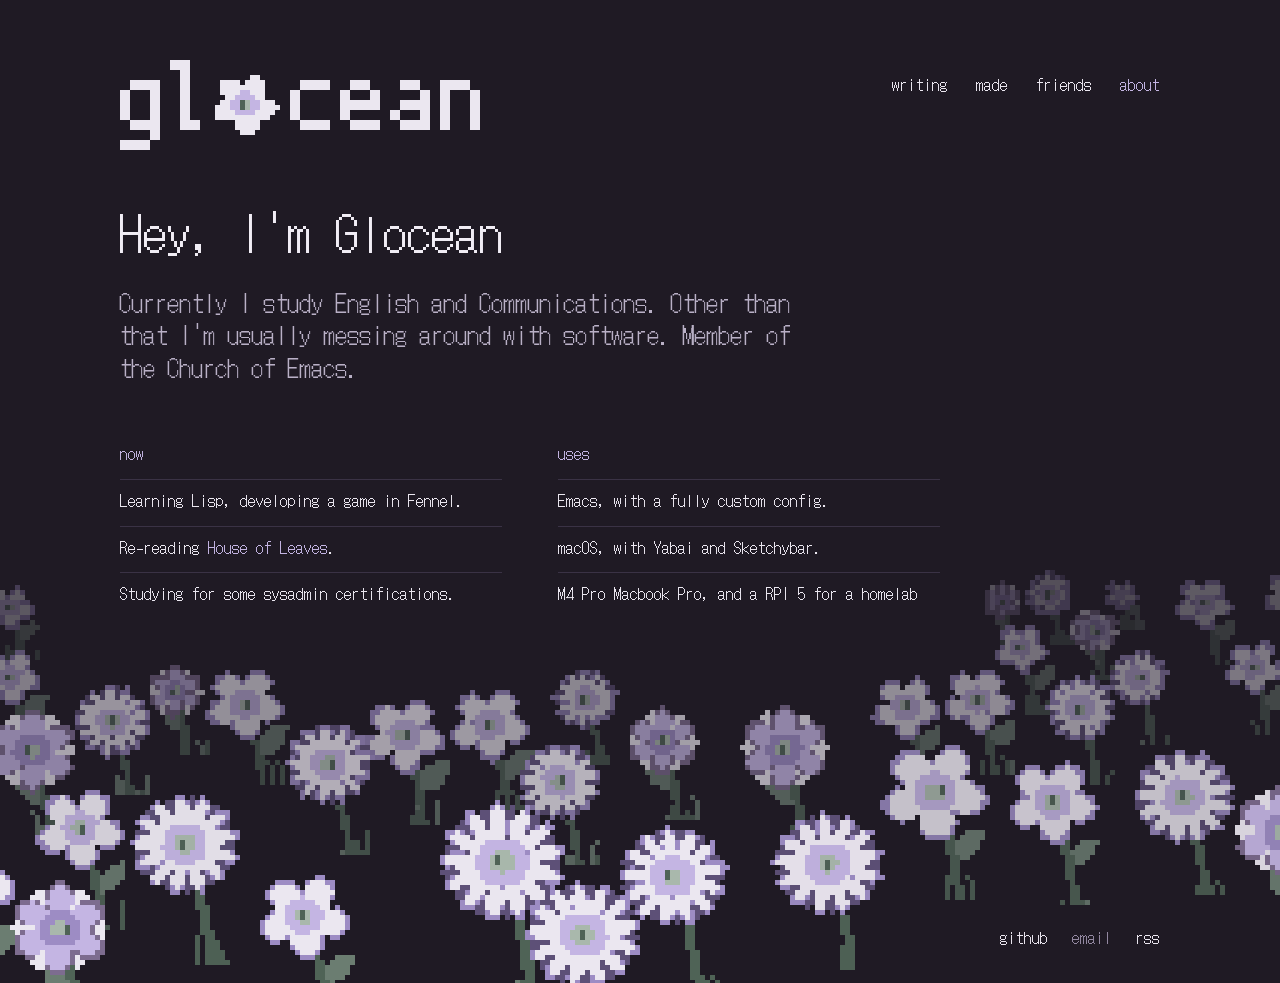
==== about/index.html @ 615c292e "capitalize Glocean in titles" ====
<!DOCTYPE html>
<html lang="en">
<head>
  <meta charset="UTF-8">
  <meta name="viewport" content="width=device-width, initial-scale=1.0">
  <title>Glocean - about</title>
  <script>document.documentElement.className+=' js';</script>
  <style>html{color-scheme:dark;background:#1f1a24}</style>
  <meta name="theme-color" content="#c4b5e3">
  <meta property="og:title" content="Glocean - about">
  <meta property="og:image" content="https://glocean.dev/assets/og.png">
  <meta name="twitter:card" content="summary_large_image">
  <link rel="icon" type="image/png" sizes="32x32" href="/assets/favicon-32.png">
  <link rel="icon" type="image/png" sizes="16x16" href="/assets/favicon-16.png">
  <link rel="apple-touch-icon" href="/assets/favicon-180.png">
  <link rel="preload" href="/fonts/glocean-dot.woff2" as="font" type="font/woff2" crossorigin>
  <link rel="stylesheet" href="/css/style.css">
</head>
<body data-page="about">
  <div class="root">
    <canvas class="meadow" aria-hidden="true"></canvas>

    <div class="wrap">
      <header class="top">
        <div class="wordmark">
          <a href="/" aria-label="glocean, home"><canvas width="72" height="18"></canvas></a>
          <button type="button" aria-label="pick a petal"></button>
        </div>
        <nav class="nav">
          <a href="/writing/">writing</a>
          <a href="/made/">made</a>
          <a href="/friends/">friends</a>
          <a class="active" href="/about/">about</a>
        </nav>
      </header>

      <div class="fade">
        <main>
          <div class="page">
            <h1>Hey, I'm Glocean</h1>
            <p class="lede about-lede">Currently I study English and Communications. Other than that I'm usually messing around with software. Member of the Church of Emacs.</p>
            <div class="cols">
              <div class="col">
                <span class="col-label">now</span>
                <span class="col-item">Learning Lisp, developing a game in Fennel.</span>
                <span class="col-item">Re-reading <span class="accent">House of Leaves</span>.</span>
                <span class="col-item">Studying for some sysadmin certifications.</span>
              </div>
              <div class="col">
                <span class="col-label">uses</span>
                <span class="col-item">Emacs, with a fully custom config.</span>
                <span class="col-item">macOS, with Yabai and Sketchybar.</span>
                <span class="col-item">M4 Pro Macbook Pro, and a RPI 5 for a homelab</span>
              </div>
            </div>
          </div>
        </main>
        <div class="floor" aria-hidden="true"></div>
      </div>

      <footer class="foot">
        <a href="https://github.com/gloceandotdev" target="_blank" rel="noopener">github</a>
        <span class="muted">email</span>
        <a href="/feed.xml">rss</a>
      </footer>
    </div>

    <canvas class="fall" aria-hidden="true"></canvas>
  </div>

  <script src="/js/meadow.js"></script>
  <script src="/js/site.js"></script>
</body>
</html>
---- css/style.css ----
@font-face {
  font-family: 'glocean dot';
  src: url('/fonts/glocean-dot.woff2') format('woff2');
  font-display: swap;
}

*, *::before, *::after { box-sizing: border-box; }

html, body { margin: 0; background: #1f1a24; color-scheme: dark; }

body {
  color: #ebe7f0;
  font-family: 'glocean dot', monospace;
  font-size: 16px;
  font-weight: 400;
  -webkit-font-smoothing: antialiased;
}

h1, h2, h3, h4, p, ul { margin: 0; font-weight: inherit; }

a { color: inherit; text-decoration: none; }
a:hover { color: #c4b5e3; }

button { font: inherit; }

::selection { background: #c4b5e3; color: #1f1a24; }

.root {
  position: relative;
  overflow: hidden;
  min-height: 100vh;
  display: flex;
  flex-direction: column;
}

.meadow, .fall {
  position: absolute;
  left: 0;
  top: 0;
  display: block;
  image-rendering: pixelated;
  pointer-events: none;
}

.wrap {
  position: relative;
  flex: 1;
  width: 100%;
  max-width: 1160px;
  margin: 0 auto;
  padding: clamp(28px, 5vw, 60px) clamp(20px, 5vw, 60px) 32px;
  display: flex;
  flex-direction: column;
}

.top {
  display: flex;
  flex-wrap: wrap;
  justify-content: space-between;
  align-items: flex-start;
  gap: 16px 32px;
}

.wordmark { position: relative; width: 360px; height: 90px; flex: none; }
.wordmark a { display: block; }
.wordmark canvas { display: block; width: 100%; height: 100%; image-rendering: pixelated; }
.wordmark button {
  all: unset;
  position: absolute;
  left: 23.6111%;
  top: 0;
  width: 22.2222%;
  height: 88.8889%;
  cursor: pointer;
}

.nav { display: flex; flex-wrap: wrap; gap: 12px 28px; padding-top: 14px; }
.nav a.active { color: #c4b5e3; }

.fade { flex: 1; display: flex; flex-direction: column; }

main { flex: 1; display: flex; flex-direction: column; padding-bottom: 48px; }

.floor { height: 240px; flex: none; }

.foot {
  padding-top: 20px;
  display: flex;
  flex-wrap: wrap;
  justify-content: flex-end;
  align-items: center;
  gap: 12px 24px;
}

.muted { color: #958aa3; }
.accent { color: #c4b5e3; }
.sage { color: #a9b8ac; }

.home { display: flex; flex-direction: column; padding-top: clamp(40px, 10vh, 140px); }
.home h1 {
  max-width: 640px;
  align-self: flex-start;
  font-size: 48px;
  line-height: 1.04;
  color: #f1edf5;
  text-wrap: balance;
}
.latest { margin-top: 32px; align-self: flex-start; display: flex; flex-wrap: wrap; gap: 6px 12px; }

.page { display: flex; flex-direction: column; padding-top: 64px; max-width: 820px; }
.page h1 { font-size: 48px; line-height: 1; color: #f1edf5; }
.lede {
  margin-top: 18px;
  max-width: 620px;
  font-size: 24px;
  line-height: 1.3;
  color: #b9b0c6;
  text-wrap: pretty;
}
.endlink { margin-top: 28px; align-self: flex-start; color: #c4b5e3; }

.btn {
  all: unset;
  cursor: pointer;
  box-sizing: border-box;
  display: inline-flex;
  align-items: center;
  height: 28px;
  padding: 0 10px;
  line-height: 1;
  border: 1px solid #3a3245;
}
.btn:hover { color: #c4b5e3; }

.filter {
  margin-top: 44px;
  display: flex;
  flex-wrap: wrap;
  align-items: center;
  gap: 8px;
  padding-bottom: 16px;
  border-bottom: 1px solid #3a3245;
}
.filter button { all: unset; cursor: pointer; box-sizing: border-box; display: inline-flex; align-items: center; height: 28px; padding: 0 10px; line-height: 1; border: 1px solid #3a3245; }
.filter button:hover { color: #c4b5e3; }
.filter button.active { background: #c4b5e3; color: #1f1a24; }
.filter .count { margin-left: auto; line-height: 1; color: #958aa3; }

.post-row { display: flex; flex-direction: column; gap: 8px; padding: 24px 0; border-bottom: 1px solid #3a3245; }
.post-row[hidden] { display: none; }
.meta { display: flex; flex-wrap: wrap; gap: 4px 14px; color: #958aa3; }
.meta .tags, .meta a { color: #a9b8ac; }
.meta a:hover { color: #c4b5e3; }
.row-title { font-size: 32px; line-height: 1.1; }
.row-desc { font-size: 16px; line-height: 1.4; color: #b9b0c6; text-wrap: pretty; }
.empty { margin-top: 24px; color: #b9b0c6; }
.empty[hidden] { display: none; }

.post { display: flex; flex-direction: column; padding-top: 56px; max-width: 700px; }
.post h1 { margin: 0 0 18px; font-size: 48px; line-height: 0.95; color: #f1edf5; }
.post > .meta { padding-bottom: 28px; border-bottom: 1px solid #3a3245; }

.prose { padding-top: 36px; }
.prose h2 { margin: 56px 0 18px; font-size: 32px; line-height: 1.1; color: #f1edf5; }
.prose > h2:first-child { margin-top: 0; }
.prose h3 { margin: 32px 0 10px; font-size: 24px; line-height: 1.2; color: #c4b5e3; }
.prose p { margin: 0 0 22px; font-size: 16px; line-height: 1.9; color: #e3dde9; text-wrap: pretty; }
.prose i, .prose em, .prose b, .prose strong { font-style: normal; font-weight: inherit; color: #c4b5e3; }
.prose a { color: #c4b5e3; }
.prose code { font-family: inherit; font-size: 16px; color: #c4b5e3; background: #2a2431; padding: 1px 6px; }
.prose pre { margin: 0 0 22px; padding: 16px 20px; background: #17131b; overflow-x: auto; }
.prose pre code { background: none; padding: 0; color: #e3dde9; line-height: 1.5; }
.prose ul, .prose ol { margin: 0 0 22px; padding-left: 24px; line-height: 1.9; color: #e3dde9; }

.post-end {
  margin-top: 28px;
  padding-top: 20px;
  border-top: 1px solid #3a3245;
  display: flex;
  flex-wrap: wrap;
  justify-content: space-between;
  gap: 12px 24px;
  color: #958aa3;
}
.post-end .filed { display: flex; gap: 10px; }
.post-end .filed a { color: #a9b8ac; }
.post-end .filed a:hover { color: #c4b5e3; }

.proj-list { margin-top: 44px; display: flex; flex-direction: column; }
.proj { display: flex; flex-direction: column; gap: 6px; padding: 22px 0; border-top: 1px solid #3a3245; }
.proj:last-child { border-bottom: 1px solid #3a3245; }
.proj-head { display: flex; flex-wrap: wrap; justify-content: space-between; align-items: baseline; gap: 4px 16px; }
.proj-head .lang { color: #958aa3; }

.badge-own { margin-top: 44px; display: flex; flex-wrap: wrap; align-items: center; gap: 20px 28px; }
.badge-own img, .badges img { display: block; width: 176px; height: 62px; image-rendering: pixelated; }
.badge-info { display: flex; flex-direction: column; gap: 12px; min-width: 0; flex: 1; }
.badge-info code { font-family: inherit; font-size: 14px; line-height: 1.5; color: #b9b0c6; word-break: break-all; }
.badge-actions { display: flex; flex-wrap: wrap; align-items: center; gap: 8px 18px; }
.badge-actions { gap: 8px; }
.badge-actions .btn { color: #c4b5e3; }
.badges { margin-top: 56px; padding-top: 24px; border-top: 1px solid #3a3245; display: flex; flex-wrap: wrap; gap: 16px; }
.badges a { display: block; }

.about-lede { margin-top: 28px; max-width: 680px; line-height: 1.35; }
.cols {
  margin-top: 56px;
  display: grid;
  grid-template-columns: repeat(auto-fit, minmax(min(100%, 300px), 1fr));
  gap: 48px 56px;
}
.col { display: flex; flex-direction: column; }
.col-label { color: #c4b5e3; padding-bottom: 12px; }
.col-item { padding: 12px 0; border-top: 1px solid #3a3245; line-height: 1.35; }

html.js .fade, html.js .meadow, html.js .fall { opacity: 0; }

@media (prefers-reduced-motion: reduce) {
  html.js .fade, html.js .meadow, html.js .fall { opacity: 1; }
}

@media (max-width: 420px) {
  .wordmark { width: 288px; height: 72px; }
}
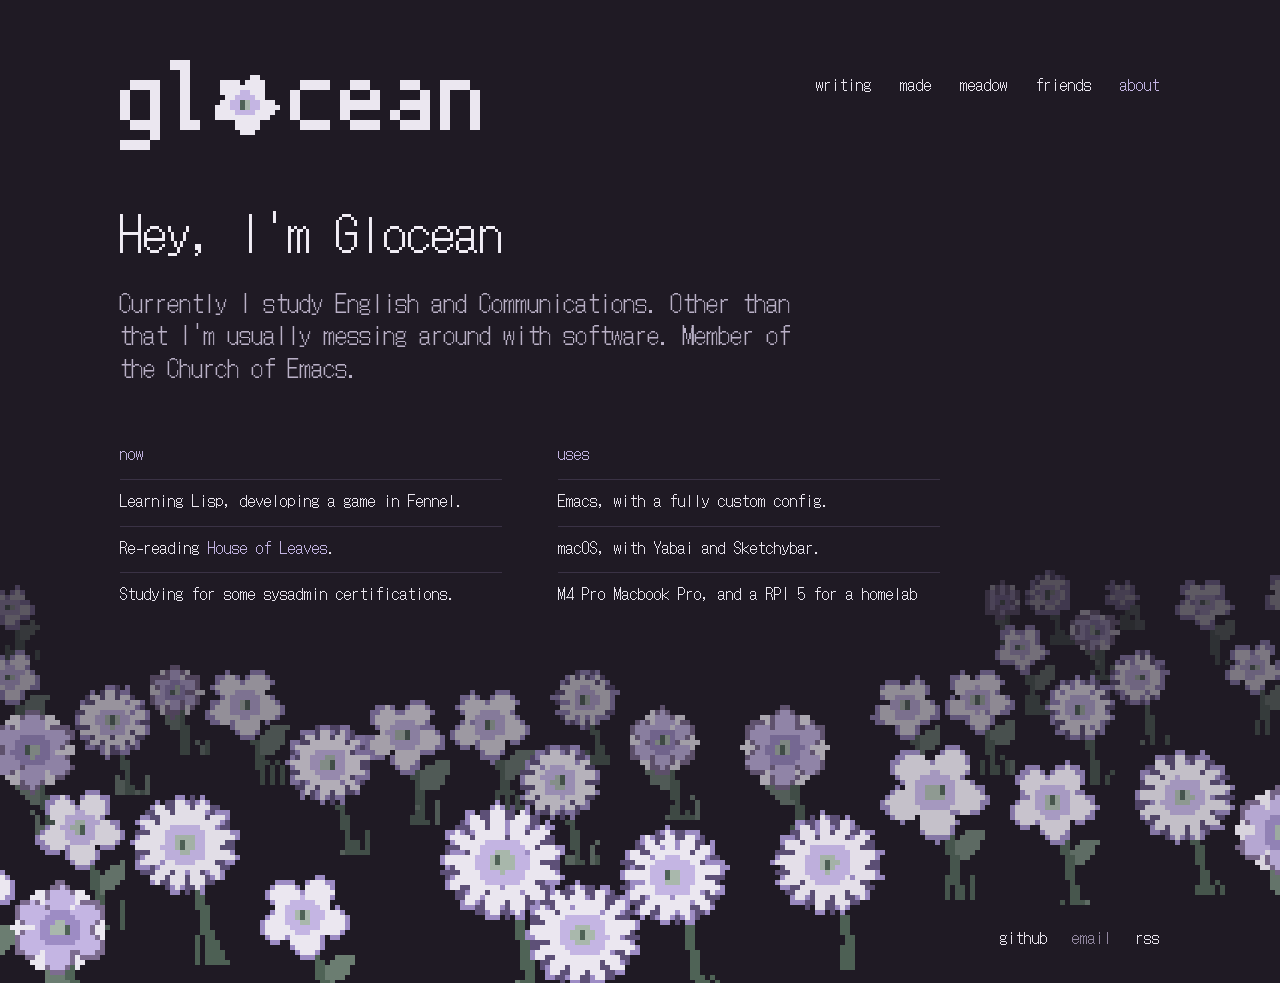
==== commit 4df4cdd0: "add meadow palette page" ====
--- a/about/index.html
+++ b/about/index.html
@@ -29,6 +29,7 @@
         <nav class="nav">
           <a href="/writing/">writing</a>
           <a href="/made/">made</a>
+          <a href="/meadow/">meadow</a>
           <a href="/friends/">friends</a>
           <a class="active" href="/about/">about</a>
         </nav>
--- a/css/style.css
+++ b/css/style.css
@@ -213,6 +213,30 @@
 .col-label { color: #c4b5e3; padding-bottom: 12px; }
 .col-item { padding: 12px 0; border-top: 1px solid #3a3245; line-height: 1.35; }
 
+.pal-actions { margin-top: 28px; display: flex; flex-wrap: wrap; align-items: center; gap: 8px 18px; }
+.pal-actions .btn { color: #c4b5e3; }
+.pal-label {
+  margin-top: 56px;
+  padding-bottom: 12px;
+  border-bottom: 1px solid #3a3245;
+  display: flex;
+  justify-content: space-between;
+  gap: 16px;
+  color: #c4b5e3;
+}
+.pal-label span + span { color: #958aa3; }
+.swatches { margin-top: 20px; display: grid; grid-template-columns: repeat(auto-fill, minmax(88px, 1fr)); gap: 20px 16px; }
+.swatch, .shade { all: unset; cursor: pointer; display: flex; flex-direction: column; gap: 4px; }
+.swatch .chip, .shade .chip { display: block; height: 64px; border: 1px solid #3a3245; margin-bottom: 4px; }
+.swatch.term .chip { height: 28px; }
+.flower { display: flex; flex-direction: column; gap: 8px; }
+@media (min-width: 640px) { .swatches.flowers { grid-template-columns: repeat(6, 1fr); } }
+.flower .chip { height: 40px; }
+.hex { color: #958aa3; }
+.swatch:hover .hex, .shade:hover .hex { color: #c4b5e3; }
+.swatch:focus-visible, .shade:focus-visible { outline: 1px solid #c4b5e3; outline-offset: 4px; }
+.page > .empty { margin-top: 20px; }
+
 html.js .fade, html.js .meadow, html.js .fall { opacity: 0; }
 
 @media (prefers-reduced-motion: reduce) {
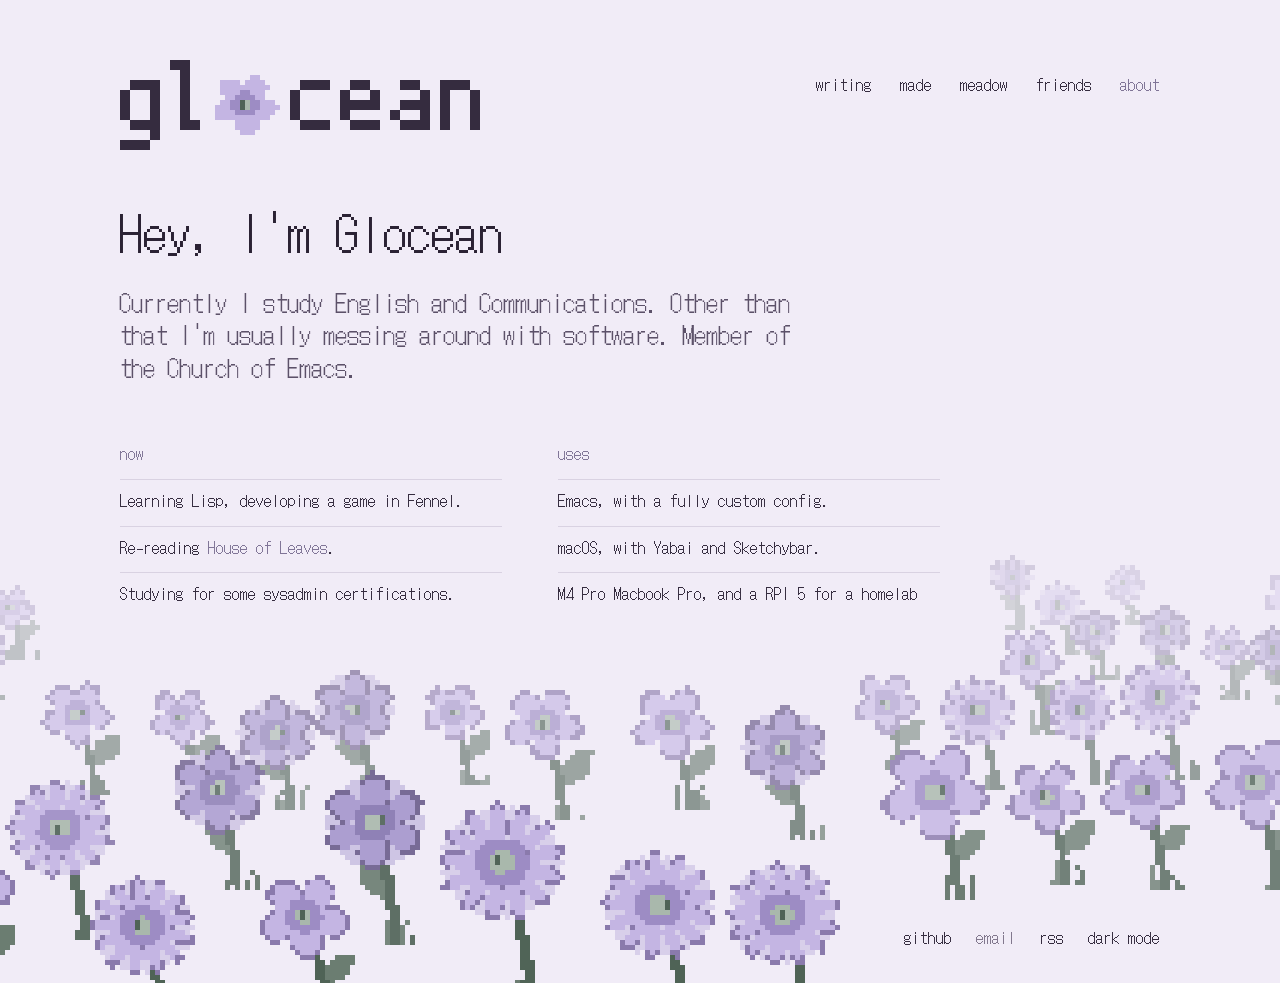
==== commit a1332452: "add light mode and meadow light" ====
--- a/about/index.html
+++ b/about/index.html
@@ -4,8 +4,8 @@
   <meta charset="UTF-8">
   <meta name="viewport" content="width=device-width, initial-scale=1.0">
   <title>Glocean - about</title>
-  <script>document.documentElement.className+=' js';</script>
-  <style>html{color-scheme:dark;background:#1f1a24}</style>
+  <script>(function(){var e=document.documentElement;e.className+=' js';try{var t=localStorage.getItem('theme');if(t==='light'||t==='dark')e.setAttribute('data-theme',t);}catch(n){}})();</script>
+  <style>html{color-scheme:dark;background:#1f1a24}@media(prefers-color-scheme:light){html:not([data-theme=dark]){color-scheme:light;background:#f1ecf7}}html[data-theme=light]{color-scheme:light;background:#f1ecf7}</style>
   <meta name="theme-color" content="#c4b5e3">
   <meta property="og:title" content="Glocean - about">
   <meta property="og:image" content="https://glocean.dev/assets/og.png">
@@ -63,6 +63,7 @@
         <a href="https://github.com/gloceandotdev" target="_blank" rel="noopener">github</a>
         <span class="muted">email</span>
         <a href="/feed.xml">rss</a>
+        <button type="button" class="theme" hidden>light mode</button>
       </footer>
     </div>
 
--- a/css/style.css
+++ b/css/style.css
@@ -4,12 +4,59 @@
   font-display: swap;
 }
 
+:root {
+  color-scheme: dark;
+  --base: #1f1a24;
+  --text: #ebe7f0;
+  --head: #f1edf5;
+  --body: #e3dde9;
+  --subtle: #b9b0c6;
+  --muted: #958aa3;
+  --accent: #c4b5e3;
+  --sage: #a9b8ac;
+  --line: #3a3245;
+  --code: #2a2431;
+  --pre: #17131b;
+}
+
+@media (prefers-color-scheme: light) {
+  :root:not([data-theme="dark"]) {
+    color-scheme: light;
+    --base: #f1ecf7;
+    --text: #352c3f;
+    --head: #2b2234;
+    --body: #3f3649;
+    --subtle: #5c5169;
+    --muted: #81778d;
+    --accent: #807597;
+    --sage: #6e8272;
+    --line: #d9d2e2;
+    --code: #e6e0ed;
+    --pre: #e6e0ed;
+  }
+}
+
+:root[data-theme="light"] {
+  color-scheme: light;
+  --base: #f1ecf7;
+  --text: #352c3f;
+  --head: #2b2234;
+  --body: #3f3649;
+  --subtle: #5c5169;
+  --muted: #81778d;
+  --accent: #807597;
+  --sage: #6e8272;
+  --line: #d9d2e2;
+  --code: #e6e0ed;
+  --pre: #e6e0ed;
+}
+
 *, *::before, *::after { box-sizing: border-box; }
 
-html, body { margin: 0; background: #1f1a24; color-scheme: dark; }
+html, body { margin: 0; background: var(--base); }
 
 body {
-  color: #ebe7f0;
+  color: var(--text);
   font-family: 'glocean dot', monospace;
   font-size: 16px;
   font-weight: 400;
@@ -19,11 +66,11 @@
 h1, h2, h3, h4, p, ul { margin: 0; font-weight: inherit; }
 
 a { color: inherit; text-decoration: none; }
-a:hover { color: #c4b5e3; }
+a:hover { color: var(--accent); }
 
 button { font: inherit; }
 
-::selection { background: #c4b5e3; color: #1f1a24; }
+::selection { background: var(--accent); color: var(--base); }
 
 .root {
   position: relative;
@@ -75,13 +122,18 @@
 }
 
 .nav { display: flex; flex-wrap: wrap; gap: 12px 28px; padding-top: 14px; }
-.nav a.active { color: #c4b5e3; }
+.nav a.active { color: var(--accent); }
 
 .fade { flex: 1; display: flex; flex-direction: column; }
 
 main { flex: 1; display: flex; flex-direction: column; padding-bottom: 48px; }
 
 .floor { height: 240px; flex: none; }
+
+button.theme { all: unset; cursor: pointer; }
+button.theme[hidden] { display: none; }
+button.theme:hover { color: var(--accent); }
+button.theme:focus-visible { outline: 1px solid var(--accent); outline-offset: 4px; }
 
 .foot {
   padding-top: 20px;
@@ -92,9 +144,9 @@
   gap: 12px 24px;
 }
 
-.muted { color: #958aa3; }
-.accent { color: #c4b5e3; }
-.sage { color: #a9b8ac; }
+.muted { color: var(--muted); }
+.accent { color: var(--accent); }
+.sage { color: var(--sage); }
 
 .home { display: flex; flex-direction: column; padding-top: clamp(40px, 10vh, 140px); }
 .home h1 {
@@ -102,22 +154,22 @@
   align-self: flex-start;
   font-size: 48px;
   line-height: 1.04;
-  color: #f1edf5;
+  color: var(--head);
   text-wrap: balance;
 }
 .latest { margin-top: 32px; align-self: flex-start; display: flex; flex-wrap: wrap; gap: 6px 12px; }
 
 .page { display: flex; flex-direction: column; padding-top: 64px; max-width: 820px; }
-.page h1 { font-size: 48px; line-height: 1; color: #f1edf5; }
+.page h1 { font-size: 48px; line-height: 1; color: var(--head); }
 .lede {
   margin-top: 18px;
   max-width: 620px;
   font-size: 24px;
   line-height: 1.3;
-  color: #b9b0c6;
+  color: var(--subtle);
   text-wrap: pretty;
 }
-.endlink { margin-top: 28px; align-self: flex-start; color: #c4b5e3; }
+.endlink { margin-top: 28px; align-self: flex-start; color: var(--accent); }
 
 .btn {
   all: unset;
@@ -128,9 +180,9 @@
   height: 28px;
   padding: 0 10px;
   line-height: 1;
-  border: 1px solid #3a3245;
-}
-.btn:hover { color: #c4b5e3; }
+  border: 1px solid var(--line);
+}
+.btn:hover { color: var(--accent); }
 
 .filter {
   margin-top: 44px;
@@ -139,67 +191,67 @@
   align-items: center;
   gap: 8px;
   padding-bottom: 16px;
-  border-bottom: 1px solid #3a3245;
-}
-.filter button { all: unset; cursor: pointer; box-sizing: border-box; display: inline-flex; align-items: center; height: 28px; padding: 0 10px; line-height: 1; border: 1px solid #3a3245; }
-.filter button:hover { color: #c4b5e3; }
-.filter button.active { background: #c4b5e3; color: #1f1a24; }
-.filter .count { margin-left: auto; line-height: 1; color: #958aa3; }
-
-.post-row { display: flex; flex-direction: column; gap: 8px; padding: 24px 0; border-bottom: 1px solid #3a3245; }
+  border-bottom: 1px solid var(--line);
+}
+.filter button { all: unset; cursor: pointer; box-sizing: border-box; display: inline-flex; align-items: center; height: 28px; padding: 0 10px; line-height: 1; border: 1px solid var(--line); }
+.filter button:hover { color: var(--accent); }
+.filter button.active { background: var(--accent); color: var(--base); }
+.filter .count { margin-left: auto; line-height: 1; color: var(--muted); }
+
+.post-row { display: flex; flex-direction: column; gap: 8px; padding: 24px 0; border-bottom: 1px solid var(--line); }
 .post-row[hidden] { display: none; }
-.meta { display: flex; flex-wrap: wrap; gap: 4px 14px; color: #958aa3; }
-.meta .tags, .meta a { color: #a9b8ac; }
-.meta a:hover { color: #c4b5e3; }
+.meta { display: flex; flex-wrap: wrap; gap: 4px 14px; color: var(--muted); }
+.meta .tags, .meta a { color: var(--sage); }
+.meta a:hover { color: var(--accent); }
 .row-title { font-size: 32px; line-height: 1.1; }
-.row-desc { font-size: 16px; line-height: 1.4; color: #b9b0c6; text-wrap: pretty; }
-.empty { margin-top: 24px; color: #b9b0c6; }
+.row-desc { font-size: 16px; line-height: 1.4; color: var(--subtle); text-wrap: pretty; }
+.empty { margin-top: 24px; color: var(--subtle); }
 .empty[hidden] { display: none; }
 
 .post { display: flex; flex-direction: column; padding-top: 56px; max-width: 700px; }
-.post h1 { margin: 0 0 18px; font-size: 48px; line-height: 0.95; color: #f1edf5; }
-.post > .meta { padding-bottom: 28px; border-bottom: 1px solid #3a3245; }
+.post h1 { margin: 0 0 18px; font-size: 48px; line-height: 0.95; color: var(--head); }
+.post > .meta { padding-bottom: 28px; border-bottom: 1px solid var(--line); }
 
 .prose { padding-top: 36px; }
-.prose h2 { margin: 56px 0 18px; font-size: 32px; line-height: 1.1; color: #f1edf5; }
+.prose h2 { margin: 56px 0 18px; font-size: 32px; line-height: 1.1; color: var(--head); }
 .prose > h2:first-child { margin-top: 0; }
-.prose h3 { margin: 32px 0 10px; font-size: 24px; line-height: 1.2; color: #c4b5e3; }
-.prose p { margin: 0 0 22px; font-size: 16px; line-height: 1.9; color: #e3dde9; text-wrap: pretty; }
-.prose i, .prose em, .prose b, .prose strong { font-style: normal; font-weight: inherit; color: #c4b5e3; }
-.prose a { color: #c4b5e3; }
-.prose code { font-family: inherit; font-size: 16px; color: #c4b5e3; background: #2a2431; padding: 1px 6px; }
-.prose pre { margin: 0 0 22px; padding: 16px 20px; background: #17131b; overflow-x: auto; }
-.prose pre code { background: none; padding: 0; color: #e3dde9; line-height: 1.5; }
-.prose ul, .prose ol { margin: 0 0 22px; padding-left: 24px; line-height: 1.9; color: #e3dde9; }
+.prose h3 { margin: 32px 0 10px; font-size: 24px; line-height: 1.2; color: var(--accent); }
+.prose p { margin: 0 0 22px; font-size: 16px; line-height: 1.9; color: var(--body); text-wrap: pretty; }
+.prose i, .prose em, .prose b, .prose strong { font-style: normal; font-weight: inherit; color: var(--accent); }
+.prose a { color: var(--accent); }
+.prose code { font-family: inherit; font-size: 16px; color: var(--accent); background: var(--code); padding: 1px 6px; }
+.prose pre { margin: 0 0 22px; padding: 16px 20px; background: var(--pre); overflow-x: auto; }
+.prose pre code { background: none; padding: 0; color: var(--body); line-height: 1.5; }
+.prose ul, .prose ol { margin: 0 0 22px; padding-left: 24px; line-height: 1.9; color: var(--body); }
 
 .post-end {
   margin-top: 28px;
   padding-top: 20px;
-  border-top: 1px solid #3a3245;
+  border-top: 1px solid var(--line);
   display: flex;
   flex-wrap: wrap;
   justify-content: space-between;
   gap: 12px 24px;
-  color: #958aa3;
+  color: var(--muted);
 }
 .post-end .filed { display: flex; gap: 10px; }
-.post-end .filed a { color: #a9b8ac; }
-.post-end .filed a:hover { color: #c4b5e3; }
+.post-end .filed a { color: var(--sage); }
+.post-end .filed a:hover { color: var(--accent); }
 
 .proj-list { margin-top: 44px; display: flex; flex-direction: column; }
-.proj { display: flex; flex-direction: column; gap: 6px; padding: 22px 0; border-top: 1px solid #3a3245; }
-.proj:last-child { border-bottom: 1px solid #3a3245; }
+.proj { display: flex; flex-direction: column; gap: 6px; padding: 22px 0; border-top: 1px solid var(--line); }
+.proj:last-child { border-bottom: 1px solid var(--line); }
 .proj-head { display: flex; flex-wrap: wrap; justify-content: space-between; align-items: baseline; gap: 4px 16px; }
-.proj-head .lang { color: #958aa3; }
+.proj-head .lang { color: var(--muted); }
 
 .badge-own { margin-top: 44px; display: flex; flex-wrap: wrap; align-items: center; gap: 20px 28px; }
 .badge-own img, .badges img { display: block; width: 176px; height: 62px; image-rendering: pixelated; }
 .badge-info { display: flex; flex-direction: column; gap: 12px; min-width: 0; flex: 1; }
-.badge-info code { font-family: inherit; font-size: 14px; line-height: 1.5; color: #b9b0c6; word-break: break-all; }
+.badge-info code { font-family: inherit; font-size: 14px; line-height: 1.5; color: var(--subtle); word-break: break-all; }
 .badge-actions { display: flex; flex-wrap: wrap; align-items: center; gap: 8px 18px; }
 .badge-actions { gap: 8px; }
-.badge-actions .btn { color: #c4b5e3; }
-.badges { margin-top: 56px; padding-top: 24px; border-top: 1px solid #3a3245; display: flex; flex-wrap: wrap; gap: 16px; }
+.badge-actions .btn { color: var(--accent); }
+.badges { margin-top: 56px; padding-top: 24px; border-top: 1px solid var(--line); display: flex; flex-wrap: wrap; gap: 16px; }
 .badges a { display: block; }
 
 .about-lede { margin-top: 28px; max-width: 680px; line-height: 1.35; }
@@ -210,32 +262,40 @@
   gap: 48px 56px;
 }
 .col { display: flex; flex-direction: column; }
-.col-label { color: #c4b5e3; padding-bottom: 12px; }
-.col-item { padding: 12px 0; border-top: 1px solid #3a3245; line-height: 1.35; }
+.col-label { color: var(--accent); padding-bottom: 12px; }
+.col-item { padding: 12px 0; border-top: 1px solid var(--line); line-height: 1.35; }
 
 .pal-actions { margin-top: 28px; display: flex; flex-wrap: wrap; align-items: center; gap: 8px 18px; }
-.pal-actions .btn { color: #c4b5e3; }
+.pal-actions .btn { color: var(--accent); }
 .pal-label {
   margin-top: 56px;
   padding-bottom: 12px;
-  border-bottom: 1px solid #3a3245;
+  border-bottom: 1px solid var(--line);
   display: flex;
   justify-content: space-between;
   gap: 16px;
-  color: #c4b5e3;
-}
-.pal-label span + span { color: #958aa3; }
+  color: var(--accent);
+}
+.pal-label span + span { color: var(--muted); }
 .swatches { margin-top: 20px; display: grid; grid-template-columns: repeat(auto-fill, minmax(88px, 1fr)); gap: 20px 16px; }
 .swatch, .shade { all: unset; cursor: pointer; display: flex; flex-direction: column; gap: 4px; }
-.swatch .chip, .shade .chip { display: block; height: 64px; border: 1px solid #3a3245; margin-bottom: 4px; }
+.swatch .chip, .shade .chip { display: block; height: 64px; border: 1px solid var(--line); margin-bottom: 4px; }
 .swatch.term .chip { height: 28px; }
 .flower { display: flex; flex-direction: column; gap: 8px; }
 @media (min-width: 640px) { .swatches.flowers { grid-template-columns: repeat(6, 1fr); } }
 .flower .chip { height: 40px; }
-.hex { color: #958aa3; }
-.swatch:hover .hex, .shade:hover .hex { color: #c4b5e3; }
-.swatch:focus-visible, .shade:focus-visible { outline: 1px solid #c4b5e3; outline-offset: 4px; }
-.page > .empty { margin-top: 20px; }
+.hex { color: var(--muted); }
+.swatch:hover .hex, .shade:hover .hex { color: var(--accent); }
+.swatch:focus-visible, .shade:focus-visible { outline: 1px solid var(--accent); outline-offset: 4px; }
+.page .ports-empty { margin-top: 20px; }
+.v-dark { display: contents; }
+.v-light { display: none; }
+:root[data-theme="light"] .v-dark { display: none; }
+:root[data-theme="light"] .v-light { display: contents; }
+@media (prefers-color-scheme: light) {
+  :root:not([data-theme="dark"]) .v-dark { display: none; }
+  :root:not([data-theme="dark"]) .v-light { display: contents; }
+}
 
 html.js .fade, html.js .meadow, html.js .fall { opacity: 0; }
 
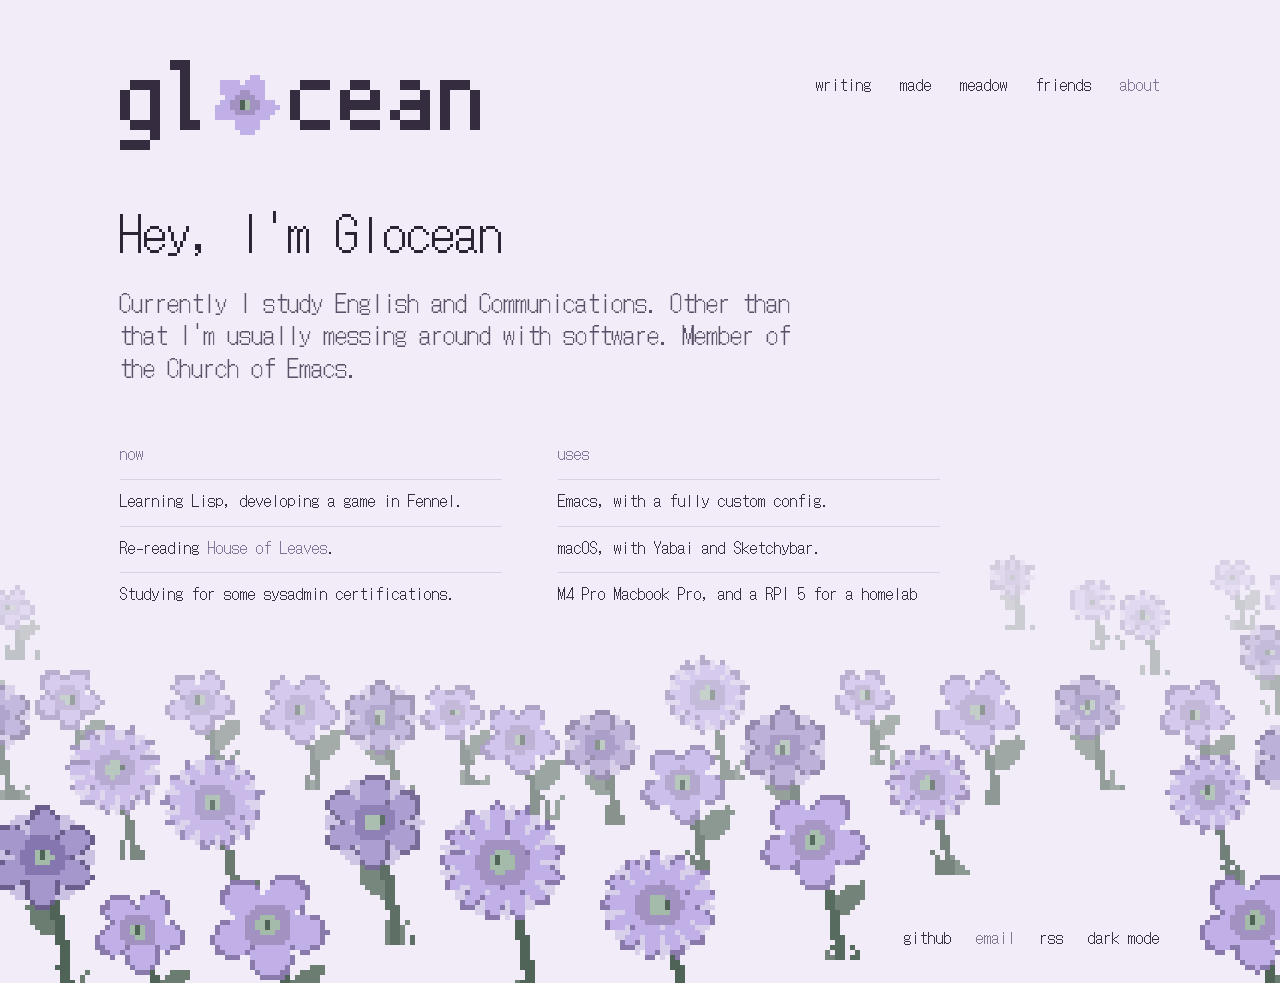
==== commit 3378c19a: "meadow: brighten palette, list ghostty port" ====
--- a/about/index.html
+++ b/about/index.html
@@ -6,7 +6,7 @@
   <title>Glocean - about</title>
   <script>(function(){var e=document.documentElement;e.className+=' js';try{var t=localStorage.getItem('theme');if(t==='light'||t==='dark')e.setAttribute('data-theme',t);}catch(n){}})();</script>
   <style>html{color-scheme:dark;background:#1f1a24}@media(prefers-color-scheme:light){html:not([data-theme=dark]){color-scheme:light;background:#f1ecf7}}html[data-theme=light]{color-scheme:light;background:#f1ecf7}</style>
-  <meta name="theme-color" content="#c4b5e3">
+  <meta name="theme-color" content="#c1b0e7">
   <meta property="og:title" content="Glocean - about">
   <meta property="og:image" content="https://glocean.dev/assets/og.png">
   <meta name="twitter:card" content="summary_large_image">
--- a/css/style.css
+++ b/css/style.css
@@ -12,8 +12,8 @@
   --body: #e3dde9;
   --subtle: #b9b0c6;
   --muted: #958aa3;
-  --accent: #c4b5e3;
-  --sage: #a9b8ac;
+  --accent: #c1b0e7;
+  --sage: #a4bba9;
   --line: #3a3245;
   --code: #2a2431;
   --pre: #17131b;
@@ -183,6 +183,7 @@
   border: 1px solid var(--line);
 }
 .btn:hover { color: var(--accent); }
+.btn[hidden] { display: none; }
 
 .filter {
   margin-top: 44px;
@@ -287,7 +288,9 @@
 .hex { color: var(--muted); }
 .swatch:hover .hex, .shade:hover .hex { color: var(--accent); }
 .swatch:focus-visible, .shade:focus-visible { outline: 1px solid var(--accent); outline-offset: 4px; }
-.page .ports-empty { margin-top: 20px; }
+.ports { margin-top: 20px; display: flex; flex-wrap: wrap; gap: 12px; }
+.ports a { box-sizing: border-box; display: inline-flex; align-items: center; height: 44px; padding: 0 22px; line-height: 1; border: 1px solid var(--line); }
+.ports a:focus-visible { outline: 1px solid var(--accent); outline-offset: 4px; }
 .v-dark { display: contents; }
 .v-light { display: none; }
 :root[data-theme="light"] .v-dark { display: none; }
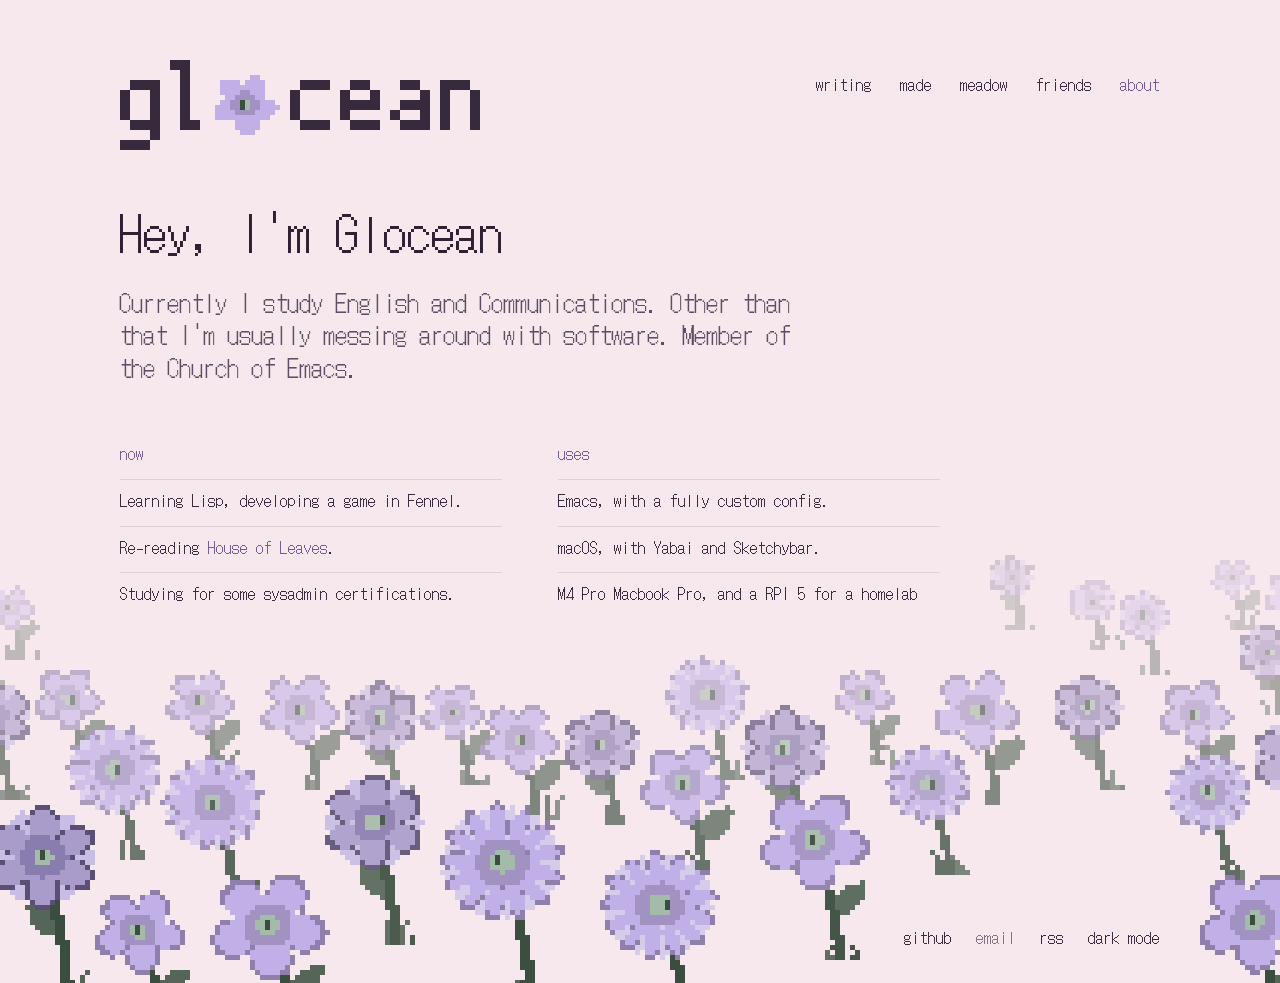
==== commit 96a8a7b5: "meadow: make light rosy" ====
--- a/about/index.html
+++ b/about/index.html
@@ -5,7 +5,7 @@
   <meta name="viewport" content="width=device-width, initial-scale=1.0">
   <title>Glocean - about</title>
   <script>(function(){var e=document.documentElement;e.className+=' js';try{var t=localStorage.getItem('theme');if(t==='light'||t==='dark')e.setAttribute('data-theme',t);}catch(n){}})();</script>
-  <style>html{color-scheme:dark;background:#1f1a24}@media(prefers-color-scheme:light){html:not([data-theme=dark]){color-scheme:light;background:#f1ecf7}}html[data-theme=light]{color-scheme:light;background:#f1ecf7}</style>
+  <style>html{color-scheme:dark;background:#1f1a24}@media(prefers-color-scheme:light){html:not([data-theme=dark]){color-scheme:light;background:#f7e8ee}}html[data-theme=light]{color-scheme:light;background:#f7e8ee}</style>
   <meta name="theme-color" content="#c1b0e7">
   <meta property="og:title" content="Glocean - about">
   <meta property="og:image" content="https://glocean.dev/assets/og.png">
--- a/css/style.css
+++ b/css/style.css
@@ -22,33 +22,33 @@
 @media (prefers-color-scheme: light) {
   :root:not([data-theme="dark"]) {
     color-scheme: light;
-    --base: #f1ecf7;
-    --text: #352c3f;
-    --head: #2b2234;
-    --body: #3f3649;
-    --subtle: #5c5169;
-    --muted: #81778d;
-    --accent: #807597;
-    --sage: #6e8272;
-    --line: #d9d2e2;
-    --code: #e6e0ed;
-    --pre: #e6e0ed;
+    --base: #f7e8ee;
+    --text: #382a3d;
+    --head: #2e2133;
+    --body: #423448;
+    --subtle: #5f4e63;
+    --muted: #857284;
+    --accent: #715c97;
+    --sage: #507357;
+    --line: #e1ced7;
+    --code: #efdee4;
+    --pre: #efdee4;
   }
 }
 
 :root[data-theme="light"] {
   color-scheme: light;
-  --base: #f1ecf7;
-  --text: #352c3f;
-  --head: #2b2234;
-  --body: #3f3649;
-  --subtle: #5c5169;
-  --muted: #81778d;
-  --accent: #807597;
-  --sage: #6e8272;
-  --line: #d9d2e2;
-  --code: #e6e0ed;
-  --pre: #e6e0ed;
+  --base: #f7e8ee;
+  --text: #382a3d;
+  --head: #2e2133;
+  --body: #423448;
+  --subtle: #5f4e63;
+  --muted: #857284;
+  --accent: #715c97;
+  --sage: #507357;
+  --line: #e1ced7;
+  --code: #efdee4;
+  --pre: #efdee4;
 }
 
 *, *::before, *::after { box-sizing: border-box; }
@@ -291,6 +291,9 @@
 .ports { margin-top: 20px; display: flex; flex-wrap: wrap; gap: 12px; }
 .ports a { box-sizing: border-box; display: inline-flex; align-items: center; height: 44px; padding: 0 22px; line-height: 1; border: 1px solid var(--line); }
 .ports a:focus-visible { outline: 1px solid var(--accent); outline-offset: 4px; }
+.ports-note { margin-top: 16px; }
+.ports-note a { color: var(--accent); }
+.ports-note a:hover { text-decoration: underline; }
 .v-dark { display: contents; }
 .v-light { display: none; }
 :root[data-theme="light"] .v-dark { display: none; }
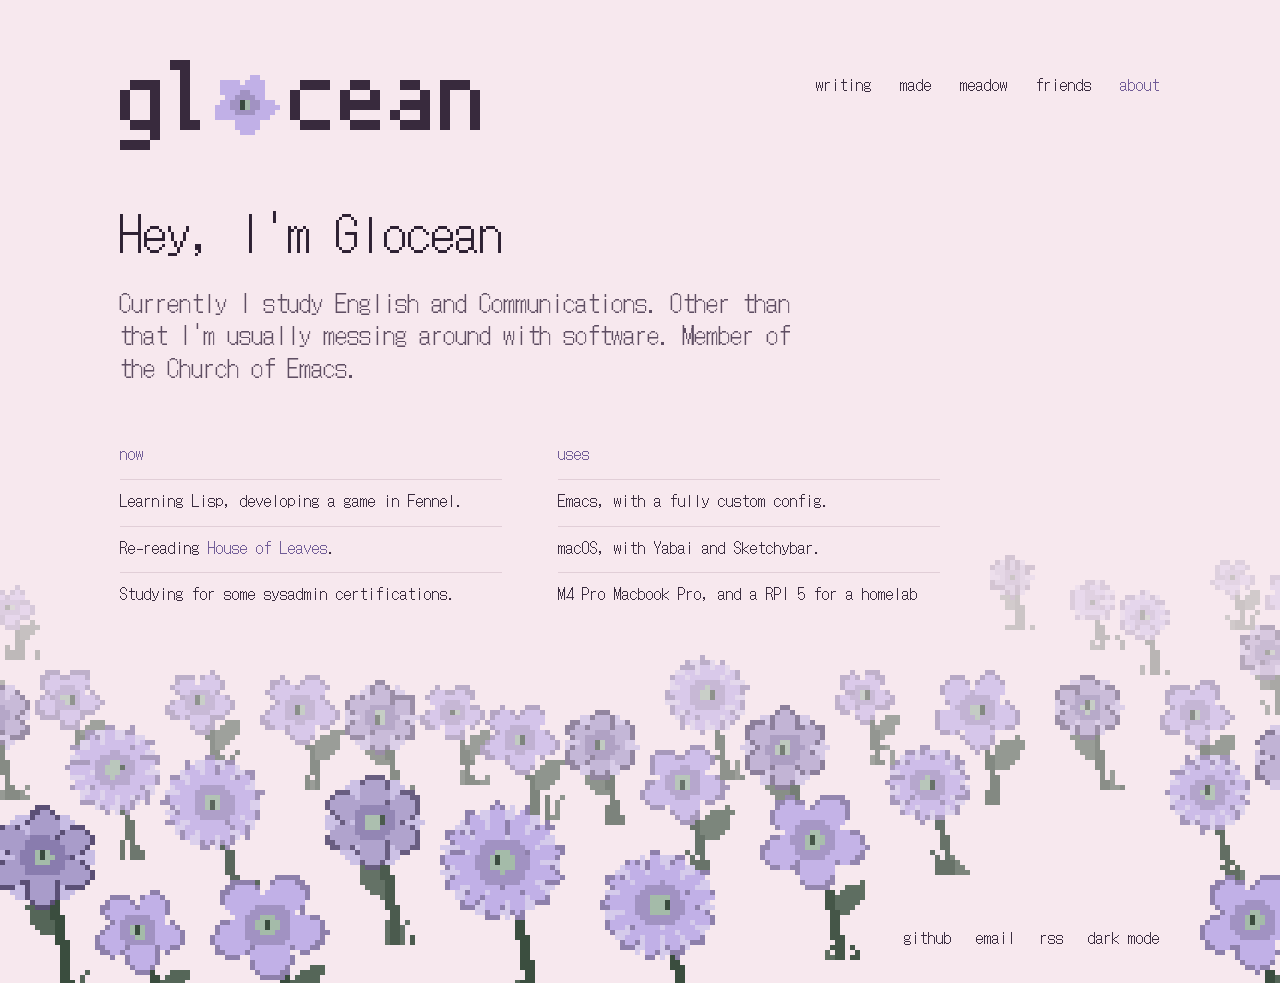
==== commit 25714125: "footer: link email" ====
--- a/about/index.html
+++ b/about/index.html
@@ -61,7 +61,7 @@
 
       <footer class="foot">
         <a href="https://github.com/gloceandotdev" target="_blank" rel="noopener">github</a>
-        <span class="muted">email</span>
+        <a href="mailto:hi@glocean.dev">email</a>
         <a href="/feed.xml">rss</a>
         <button type="button" class="theme" hidden>light mode</button>
       </footer>
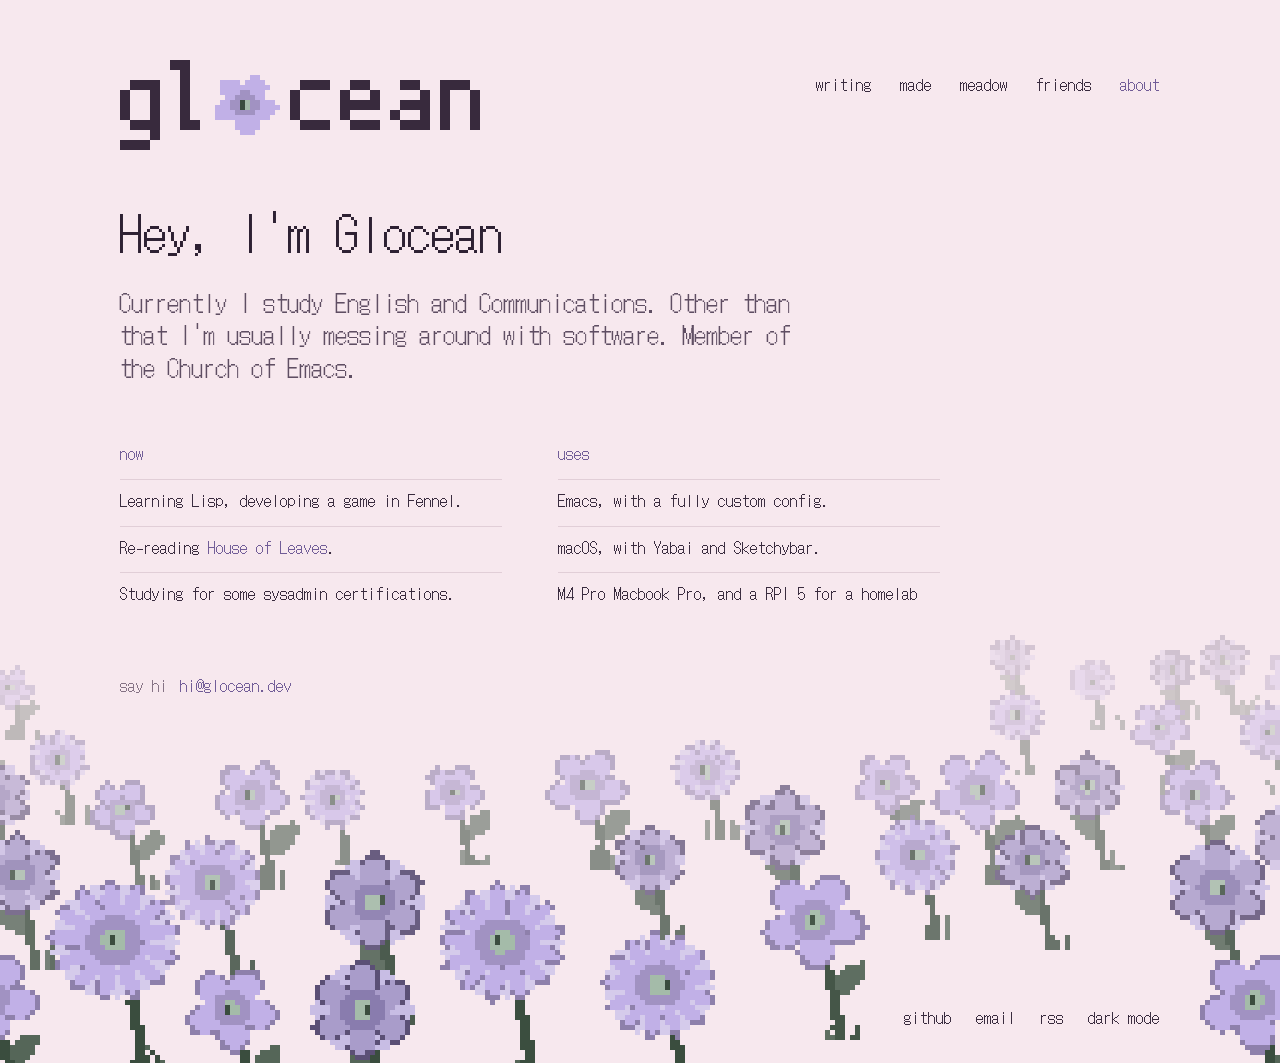
==== commit 8fd98d04: "about: add email line" ====
--- a/about/index.html
+++ b/about/index.html
@@ -54,6 +54,7 @@
                 <span class="col-item">M4 Pro Macbook Pro, and a RPI 5 for a homelab</span>
               </div>
             </div>
+            <div class="latest about-mail"><span class="muted">say hi</span><a class="accent" href="mailto:hi@glocean.dev">hi@glocean.dev</a></div>
           </div>
         </main>
         <div class="floor" aria-hidden="true"></div>
--- a/css/style.css
+++ b/css/style.css
@@ -265,6 +265,7 @@
 .col { display: flex; flex-direction: column; }
 .col-label { color: var(--accent); padding-bottom: 12px; }
 .col-item { padding: 12px 0; border-top: 1px solid var(--line); line-height: 1.35; }
+.about-mail { margin-top: 56px; }
 
 .pal-actions { margin-top: 28px; display: flex; flex-wrap: wrap; align-items: center; gap: 8px 18px; }
 .pal-actions .btn { color: var(--accent); }
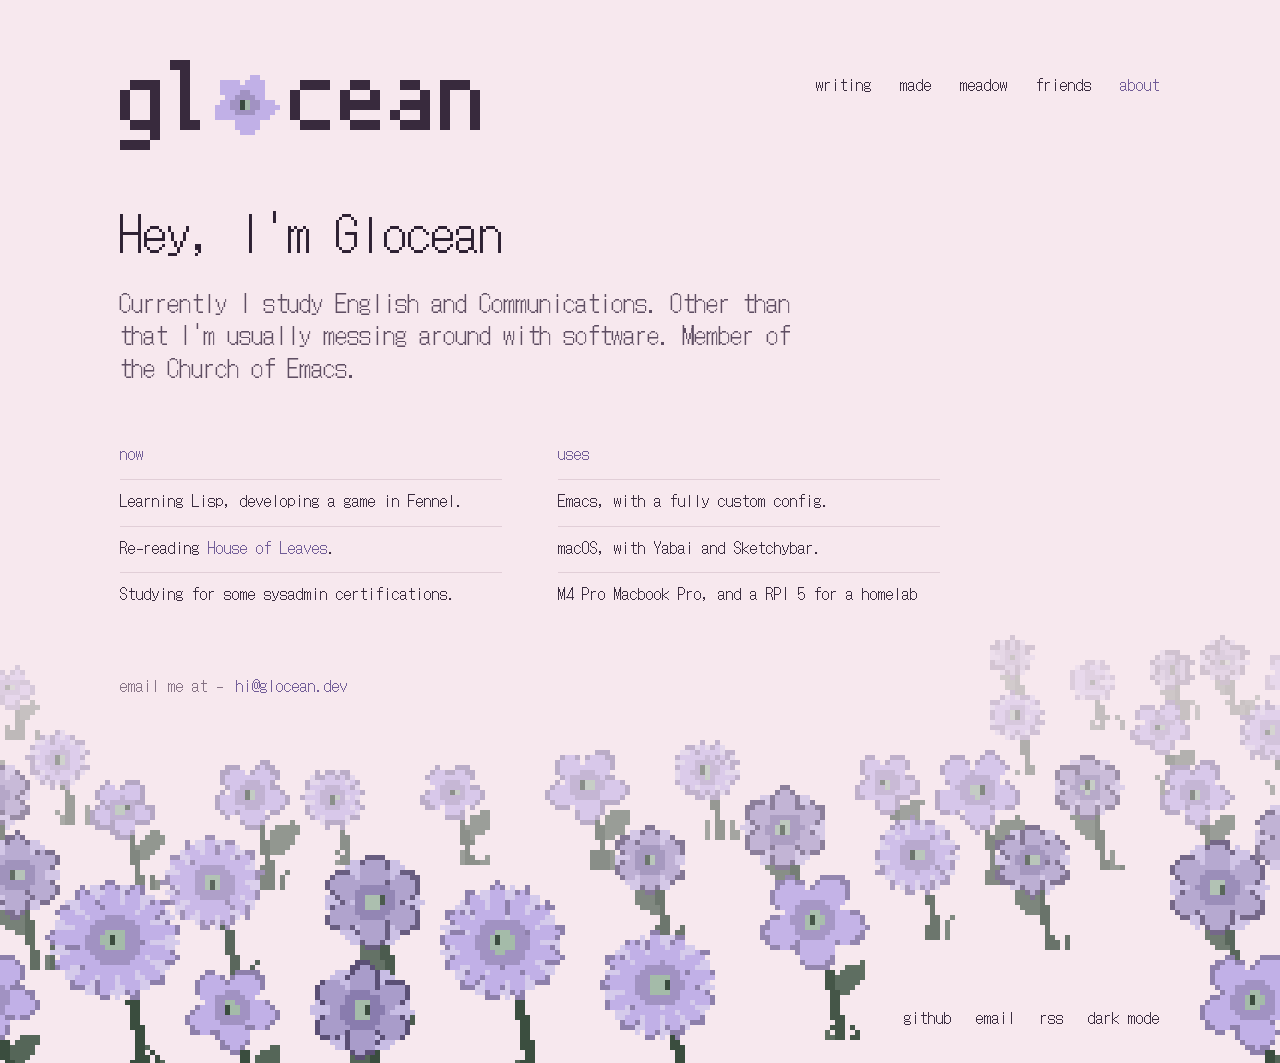
==== commit 0feae013: "about: reword email line" ====
--- a/about/index.html
+++ b/about/index.html
@@ -54,7 +54,7 @@
                 <span class="col-item">M4 Pro Macbook Pro, and a RPI 5 for a homelab</span>
               </div>
             </div>
-            <div class="latest about-mail"><span class="muted">say hi</span><a class="accent" href="mailto:hi@glocean.dev">hi@glocean.dev</a></div>
+            <div class="latest about-mail"><span class="muted">email me at -</span><a class="accent" href="mailto:hi@glocean.dev">hi@glocean.dev</a></div>
           </div>
         </main>
         <div class="floor" aria-hidden="true"></div>
